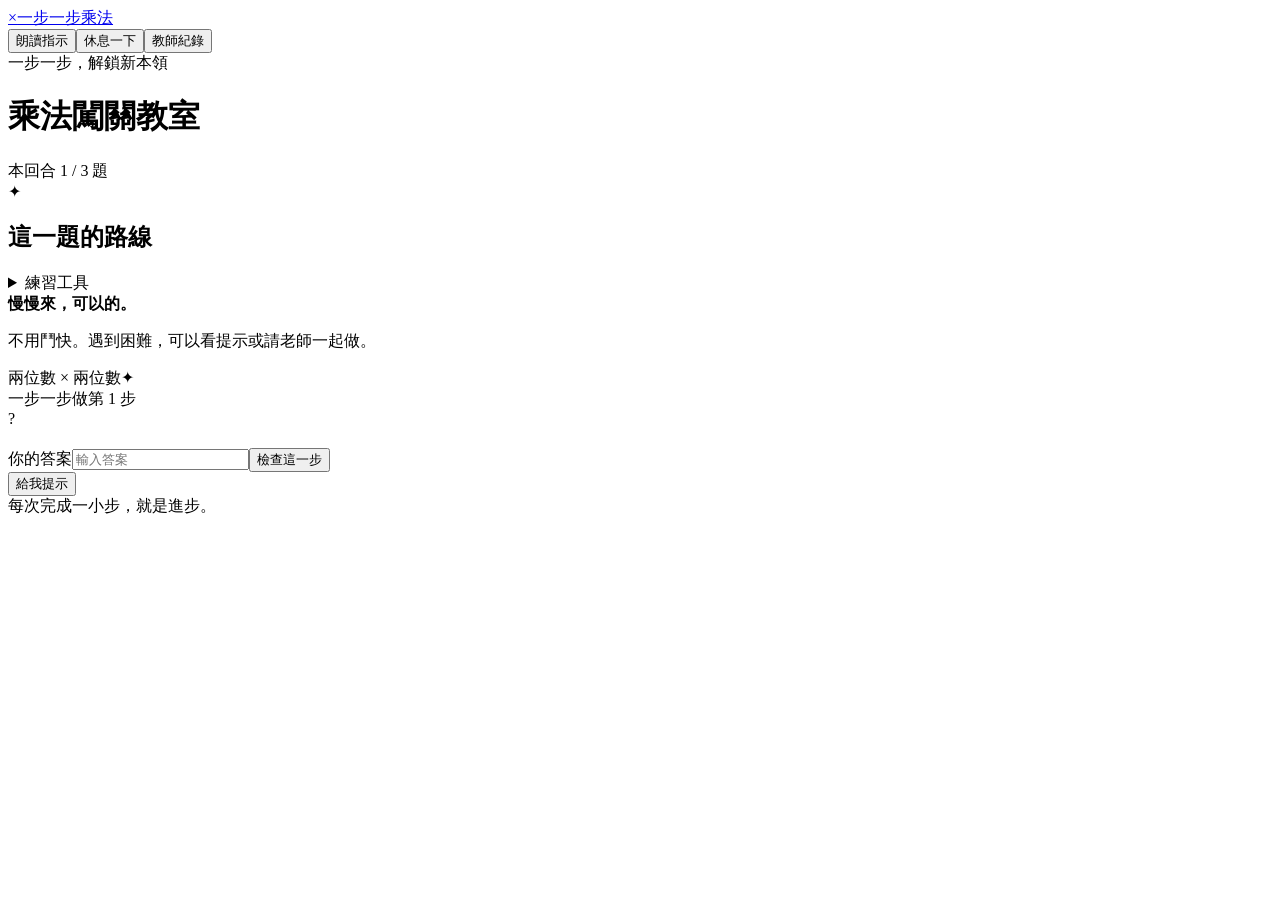
==== index.html @ 76a43753 "Add multiplication classroom" ====
<!doctype html>
<html lang="zh-Hant-HK"><head><meta charset="utf-8"><meta name="viewport" content="width=device-width,initial-scale=1"><meta name="description" content="用積木、位值和逐步直式學習兩位數乘法。"><title>一步一步乘法</title><link rel="stylesheet" href="style.css"><link rel="stylesheet" href="classroom.css"></head><body>
<header><a href="#" id="home" class="brand"><span class="brandmark">×</span>一步一步乘法</a><div class="header-actions"><button id="speak" class="quiet">朗讀指示</button><button id="pause" class="quiet">休息一下</button><button id="teacher" class="quiet">教師紀錄</button></div></header>
<main><div class="workspace-head"><div><div class="eyebrow">一步一步，解鎖新本領</div><h1>乘法闖關教室</h1></div><span class="session" id="session">本回合 1 / 3 題</span></div>
<div class="layout"><aside class="settings"><div class="route-heading"><span aria-hidden="true">✦</span><h2>這一題的路線</h2></div><ol id="levelPath" class="level-path" aria-label="計算次序"></ol><p id="unlockNote" class="unlock-note"></p><details class="learning-tools"><summary>練習工具</summary><label>練習方式</label><div class="modes" role="group" aria-label="練習方式"><button data-mode="blocks" class="mode">看積木示範<span>看清楚十和一</span></button><button data-mode="guided" class="mode selected" aria-pressed="true">一步一步做<span>每次只做一個任務</span></button><button data-mode="independent" class="mode">自己試一試<span>不顯示計算提示</span></button></div><label class="check"><input type="checkbox" id="tableToggle"> 顯示乘數表</label><div id="timesTable" hidden></div></details><div class="tip"><strong>慢慢來，可以的。</strong><p>不用鬥快。遇到困難，可以看提示或請老師一起做。</p></div></aside>
<section class="activity" aria-label="乘法練習"><div class="station-ribbon"><span id="stationHeading">兩位數 × 兩位數</span><span aria-hidden="true">✦</span></div><div class="activity-top"><span id="modeLabel" class="tag">一步一步做</span><span id="stepLabel">第 1 步</span></div><div id="problem" class="problem"></div><div class="progress" id="progress"></div><div class="task"><div class="task-icon" aria-hidden="true">?</div><div><h2 id="instruction"></h2><p id="explanation"></p></div></div><div class="work-area"><div id="visual"></div><div id="column"></div></div><form id="answerForm" autocomplete="off"><label class="sr" for="answer">你的答案</label><input id="answer" type="text" inputmode="numeric" pattern="[0-9]*" maxlength="5" aria-describedby="instruction feedback" placeholder="輸入答案"><button type="submit" id="check">檢查這一步</button></form><div id="feedback" role="status" aria-live="polite"></div><div class="bottom-actions"><button id="hint" class="quiet">給我提示</button><button id="next" hidden>下一題</button><button id="restart" class="quiet" hidden>再練一回合</button></div></section></div>
<footer>每次完成一小步，就是進步。</footer></main>
<dialog id="pauseDialog"><div class="dialog-icon">Ⅱ</div><h2>休息一下</h2><p>放鬆雙手，望一望遠處。<br>準備好時，就回來繼續。</p><button id="resume">繼續這一題</button></dialog>
<dialog id="teacherDialog"><div class="dialog-head"><h2>本機練習紀錄</h2><button id="closeTeacher" class="quiet">關閉</button></div><p>紀錄只保存在這個瀏覽器，不會跨裝置同步。積木示範另列，不算獨立掌握。</p><div id="stats"></div><div class="table-wrap"><table><thead><tr><th>題目</th><th>方式</th><th>結果</th><th>提示／錯誤</th></tr></thead><tbody id="records"></tbody></table></div><p class="teacher-note">教學建議：先看示範，再做有提示練習，最後用新題獨立作答；翌日配合紙筆再檢查。</p><button id="clear" class="quiet">清除紀錄及計算次序</button><p id="clearNote" role="status"></p></dialog>
<dialog id="successDialog" aria-labelledby="successTitle" aria-describedby="successDetail"><div class="success-emblem" aria-hidden="true">★</div><span class="success-kicker">這一步，你做到了！</span><h2 id="successTitle"></h2><p id="successDetail"></p><button id="successContinue">繼續下一步</button></dialog>
<script src="app.js"></script></body></html>
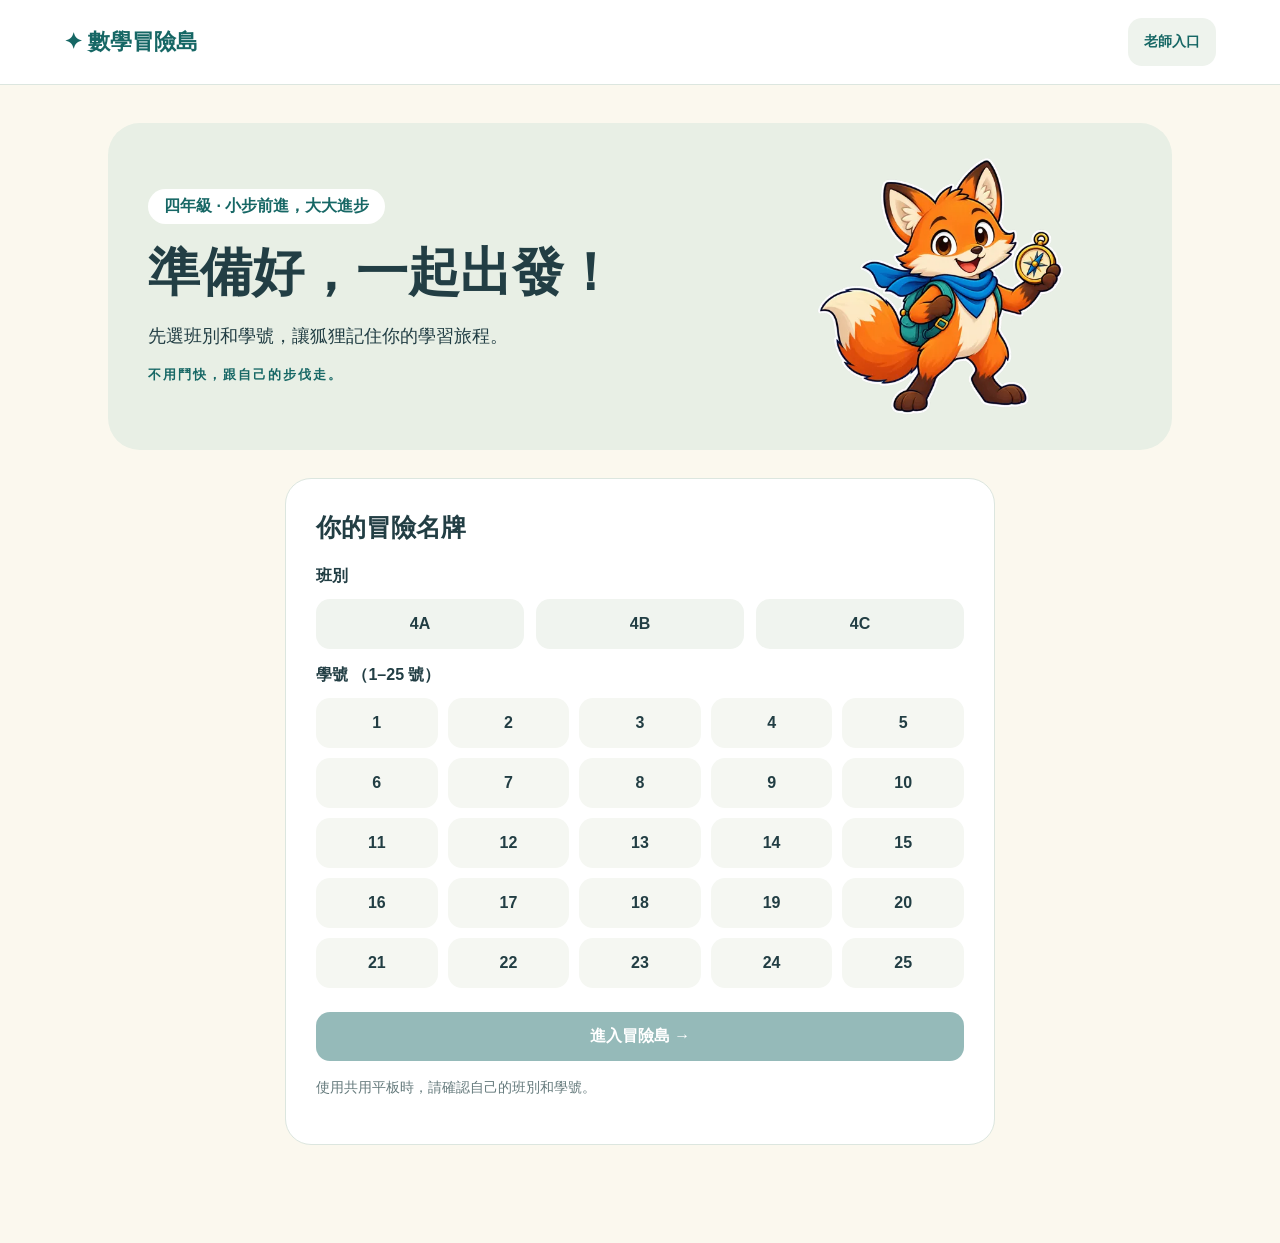
==== commit 91832fed: "Build math adventure hub with four learning modules and shared teacher progress" ====
--- a/index.html
+++ b/index.html
@@ -1,11 +1 @@
-<!doctype html>
-<html lang="zh-Hant-HK"><head><meta charset="utf-8"><meta name="viewport" content="width=device-width,initial-scale=1"><meta name="description" content="用積木、位值和逐步直式學習兩位數乘法。"><title>一步一步乘法</title><link rel="stylesheet" href="style.css"><link rel="stylesheet" href="classroom.css"></head><body>
-<header><a href="#" id="home" class="brand"><span class="brandmark">×</span>一步一步乘法</a><div class="header-actions"><button id="speak" class="quiet">朗讀指示</button><button id="pause" class="quiet">休息一下</button><button id="teacher" class="quiet">教師紀錄</button></div></header>
-<main><div class="workspace-head"><div><div class="eyebrow">一步一步，解鎖新本領</div><h1>乘法闖關教室</h1></div><span class="session" id="session">本回合 1 / 3 題</span></div>
-<div class="layout"><aside class="settings"><div class="route-heading"><span aria-hidden="true">✦</span><h2>這一題的路線</h2></div><ol id="levelPath" class="level-path" aria-label="計算次序"></ol><p id="unlockNote" class="unlock-note"></p><details class="learning-tools"><summary>練習工具</summary><label>練習方式</label><div class="modes" role="group" aria-label="練習方式"><button data-mode="blocks" class="mode">看積木示範<span>看清楚十和一</span></button><button data-mode="guided" class="mode selected" aria-pressed="true">一步一步做<span>每次只做一個任務</span></button><button data-mode="independent" class="mode">自己試一試<span>不顯示計算提示</span></button></div><label class="check"><input type="checkbox" id="tableToggle"> 顯示乘數表</label><div id="timesTable" hidden></div></details><div class="tip"><strong>慢慢來，可以的。</strong><p>不用鬥快。遇到困難，可以看提示或請老師一起做。</p></div></aside>
-<section class="activity" aria-label="乘法練習"><div class="station-ribbon"><span id="stationHeading">兩位數 × 兩位數</span><span aria-hidden="true">✦</span></div><div class="activity-top"><span id="modeLabel" class="tag">一步一步做</span><span id="stepLabel">第 1 步</span></div><div id="problem" class="problem"></div><div class="progress" id="progress"></div><div class="task"><div class="task-icon" aria-hidden="true">?</div><div><h2 id="instruction"></h2><p id="explanation"></p></div></div><div class="work-area"><div id="visual"></div><div id="column"></div></div><form id="answerForm" autocomplete="off"><label class="sr" for="answer">你的答案</label><input id="answer" type="text" inputmode="numeric" pattern="[0-9]*" maxlength="5" aria-describedby="instruction feedback" placeholder="輸入答案"><button type="submit" id="check">檢查這一步</button></form><div id="feedback" role="status" aria-live="polite"></div><div class="bottom-actions"><button id="hint" class="quiet">給我提示</button><button id="next" hidden>下一題</button><button id="restart" class="quiet" hidden>再練一回合</button></div></section></div>
-<footer>每次完成一小步，就是進步。</footer></main>
-<dialog id="pauseDialog"><div class="dialog-icon">Ⅱ</div><h2>休息一下</h2><p>放鬆雙手，望一望遠處。<br>準備好時，就回來繼續。</p><button id="resume">繼續這一題</button></dialog>
-<dialog id="teacherDialog"><div class="dialog-head"><h2>本機練習紀錄</h2><button id="closeTeacher" class="quiet">關閉</button></div><p>紀錄只保存在這個瀏覽器，不會跨裝置同步。積木示範另列，不算獨立掌握。</p><div id="stats"></div><div class="table-wrap"><table><thead><tr><th>題目</th><th>方式</th><th>結果</th><th>提示／錯誤</th></tr></thead><tbody id="records"></tbody></table></div><p class="teacher-note">教學建議：先看示範，再做有提示練習，最後用新題獨立作答；翌日配合紙筆再檢查。</p><button id="clear" class="quiet">清除紀錄及計算次序</button><p id="clearNote" role="status"></p></dialog>
-<dialog id="successDialog" aria-labelledby="successTitle" aria-describedby="successDetail"><div class="success-emblem" aria-hidden="true">★</div><span class="success-kicker">這一步，你做到了！</span><h2 id="successTitle"></h2><p id="successDetail"></p><button id="successContinue">繼續下一步</button></dialog>
-<script src="app.js"></script></body></html>
+<!doctype html><html lang="zh-Hant-HK"><head><meta charset="utf-8"><meta name="viewport" content="width=device-width,initial-scale=1"><meta name="description" content="四年級數學冒險島：逐步乘除法、數粒示範與白板練習。"><title>數學冒險島</title><link rel="icon" href="data:image/svg+xml,%3Csvg xmlns='http://www.w3.org/2000/svg' viewBox='0 0 40 40'%3E%3Crect width='40' height='40' rx='12' fill='%23166765'/%3E%3Ctext x='7' y='29' font-size='29' fill='white'%3E✦%3C/text%3E%3C/svg%3E"><link rel="stylesheet" href="island.css"></head><body><header><button class="brand" id="home">✦ 數學冒險島</button><div class="header-actions"><span id="identity"></span><button id="switch" hidden>換同學</button><button id="admin">老師入口</button></div></header><main id="main"></main><section id="module" hidden><div class="modulebar"><button id="back">← 回冒險島</button><strong id="moduleTitle"></strong><span id="sync" role="status"></span></div><iframe id="frame" title="學習活動"></iframe><div id="activity"></div></section><dialog id="praise" aria-labelledby="praiseTitle"><img src="fox.webp" alt="冒險狐狸為你打氣"><p class="eyebrow">又前進了一步</p><h2 id="praiseTitle">你做到了！</h2><p id="praiseDetail">慢慢來，每一步都是進步。</p><button id="continue">我準備好了</button></dialog><dialog id="teacherLogin"><form id="loginForm"><p class="eyebrow">教師專用</p><h2>查看全班的學習旅程</h2><label for="password">管理員密碼</label><input id="password" type="password" autocomplete="current-password" required><p id="loginError" role="alert"></p><div class="buttons"><button>登入</button><button type="button" id="closeLogin" class="light">取消</button></div></form></dialog><script src="client.js"></script><script src="math.js"></script><script src="island.js"></script></body></html>
--- a/island.css
+++ b/island.css
@@ -0,0 +1,2 @@
+:root{--ink:#223e44;--teal:#166765;--cream:#fbf8ee;--line:#dce6df;--orange:#edab51}*{box-sizing:border-box}body{margin:0;font-family:Arial,'Noto Sans TC','Microsoft JhengHei',sans-serif;background:var(--cream);color:var(--ink)}button,input,select{font:inherit}button{cursor:pointer;border:0;background:var(--teal);color:white;border-radius:14px;padding:14px 23px;font-weight:700;min-height:48px}button:disabled{opacity:.45;cursor:default}button:hover:enabled{filter:brightness(1.07)}button:focus-visible,input:focus-visible,select:focus-visible{outline:4px solid #edab51;outline-offset:3px}header{display:flex;align-items:center;justify-content:space-between;padding:18px 5vw;background:#fff;border-bottom:1px solid var(--line);gap:16px}.brand{background:none;color:var(--teal);font-size:22px;padding:0}.header-actions{display:flex;gap:12px;align-items:center}.header-actions button{background:#eef3ed;color:var(--teal);font-size:14px;padding:8px 16px}main{max-width:1120px;margin:auto;padding:38px 28px 70px}.eyebrow{font-size:13px;letter-spacing:2px;font-weight:800;color:var(--teal)}h1{font-size:clamp(32px,5vw,52px);line-height:1.35;margin:13px 0}h2{font-size:25px;line-height:1.45}p{line-height:1.8}.hero{display:grid;grid-template-columns:1.5fr 1fr;gap:25px;align-items:center;padding:32px 40px;background:#e8efe5;border-radius:32px;position:relative;overflow:hidden}.hero img{width:100%;max-width:280px;justify-self:center}.hero p{font-size:18px;margin:12px 0}.hero .badge{display:inline-block;background:white;border-radius:20px;padding:7px 16px;color:var(--teal);font-weight:bold}.picker{max-width:710px;margin:28px auto;background:#fff;padding:30px;border:1px solid var(--line);border-radius:26px}.picker h2{margin-top:0}label{display:block;font-weight:bold;margin:16px 0 12px}.classes{display:flex;gap:12px}.classes button{flex:1;background:#f0f4ef;color:var(--ink);border:2px solid transparent}.numbers{display:grid;grid-template-columns:repeat(5,1fr);gap:10px}.numbers button{background:#f5f7f2;color:var(--ink);border:2px solid transparent}.classes .selected,.numbers .selected{background:#e2efe7;border-color:var(--teal);color:var(--teal)}.wide{width:100%;margin-top:24px}.maps{display:grid;grid-template-columns:repeat(2,1fr);gap:20px;margin-top:28px}.map{background:white;border:1px solid var(--line);border-radius:26px;overflow:hidden;text-align:left;padding:25px;display:flex;flex-direction:column;gap:8px;color:var(--ink);min-height:260px;position:relative}.map .icon{font-size:33px;width:66px;height:66px;border-radius:20px;background:#eaf2df;display:grid;place-items:center}.map:nth-child(2) .icon{background:#ffead4}.map:nth-child(3) .icon{background:#e2eef9}.map:nth-child(4) .icon{background:#f3e6f0}.map h2{margin:4px 0;font-size:24px}.map p{margin:0;color:#5c7275;font-weight:400;font-size:16px}.map small{font-weight:400;color:var(--teal);margin-top:auto}.map .arrow{position:absolute;top:32px;right:30px;color:var(--teal);font-size:28px}.note{font-size:14px;color:#657a7c}.modulebar{padding:15px 5vw;display:flex;gap:20px;align-items:center;background:#fff;flex-wrap:wrap}.modulebar button{background:#eef3ed;color:var(--teal)}#sync{font-size:13px;margin-left:auto;color:var(--teal)}iframe{width:100%;height:calc(100vh - 140px);border:0;background:white;min-height:750px}#activity{max-width:1060px;padding:28px;margin:auto}.lesson{display:grid;grid-template-columns:1.4fr 1fr;gap:24px;margin:24px 0}.panel{background:white;border:1px solid var(--line);border-radius:24px;padding:26px}.math{font-size:36px;font-weight:bold;letter-spacing:2px;margin:12px 0}.task{font-size:24px;margin:18px 0}.feedback{min-height:35px;color:#8b422f;line-height:1.6}.buttons{display:flex;gap:12px;flex-wrap:wrap}.light{background:#eaf1ec;color:var(--teal)}input{border:2px solid #a9beb8;border-radius:12px;padding:13px;max-width:100%;font-size:23px;width:160px}select{padding:10px;border:1px solid var(--line);border-radius:10px;background:white}.answer-row{display:flex;gap:12px;align-items:center;flex-wrap:wrap}.answer-row label{margin:8px 0}.places{display:grid;grid-template-columns:repeat(3,1fr);gap:12px}.place{padding:12px;background:#f4f7f0;border-radius:15px;text-align:center}.place b{display:block;margin-bottom:12px}.beads{display:flex;gap:8px;flex-wrap:wrap;justify-content:center}.unit{display:inline-block;width:17px;height:17px;border:2px solid #155e73;border-radius:5px;background:#68bdd2;margin:3px}.rod{display:inline-flex;gap:3px;padding:4px;border:1px solid #b78124;background:#fbedd4;border-radius:5px;margin:3px}.rod i{display:block;width:7px;height:12px;border:1px solid #b78124;background:#f1c264}.hundred{display:inline-block;padding:8px 10px;background:#d8e7ca;border:2px solid #7c9b64;border-radius:8px;font-weight:bold;margin:3px}.groups{display:grid;grid-template-columns:repeat(3,1fr);gap:12px}.group{border:2px solid #b2c9b4;padding:10px;border-radius:16px;text-align:center;background:#f5f9f2}.group strong{display:block;font-size:13px;margin-bottom:8px}.longdivision{font-size:28px;font-family:monospace;display:grid;grid-template-columns:70px 1fr;gap:10px;max-width:250px;margin:20px auto}.dividend{border-top:3px solid var(--teal);border-left:3px solid var(--teal);padding:8px 14px}.divisionrow{grid-column:2;text-align:right;padding:6px 14px}.subtract{border-bottom:2px solid #91a8a4}.trail{display:flex;gap:6px;margin:15px 0}.trail span{height:9px;flex:1;background:#e5eee5;border-radius:10px}.trail .done{background:var(--teal)}canvas{display:block;width:100%;height:330px;border:1px solid var(--line);border-radius:14px;touch-action:none;background:#fff;background-image:linear-gradient(#ecf0eb 1px,transparent 1px),linear-gradient(90deg,#ecf0eb 1px,transparent 1px);background-size:28px 28px}.board-head{display:flex;justify-content:space-between;align-items:center;margin-bottom:15px}.board-head button{font-size:14px;padding:8px 14px}dialog{border:0;border-radius:26px;max-width:500px;width:calc(100% - 32px);padding:32px;box-shadow:0 24px 100px #193b4050}dialog::backdrop{background:#173e426b}#praise{text-align:center}#praise img{width:160px;height:160px;object-fit:contain}#praise h2{font-size:30px;margin:12px 0}#praise button{width:100%}#teacherLogin input{width:100%;font-size:19px}table{border-collapse:collapse;width:100%;font-size:14px}th,td{border-bottom:1px solid var(--line);padding:14px 10px;text-align:left;white-space:nowrap}th{background:#ecf3ed}.table-wrap{overflow:auto;background:white;border:1px solid var(--line);border-radius:18px;margin-top:24px}.summary{display:flex;gap:18px;margin:22px 0}.summary div{flex:1;background:white;border-radius:18px;padding:20px}.summary strong{display:block;font-size:30px}.filter{display:flex;align-items:center;gap:12px;flex-wrap:wrap}.saved{color:var(--teal)}[hidden]{display:none!important}@media(max-width:720px){header{padding:14px 18px;flex-wrap:wrap}.brand{font-size:20px}.header-actions{font-size:13px;gap:6px}main{padding:24px 18px}.hero{padding:25px;grid-template-columns:1fr}.hero img{max-width:170px;grid-row:1}.maps,.lesson{grid-template-columns:1fr}.map{min-height:225px}.picker{padding:22px}.numbers{gap:7px}.numbers button{padding:9px}.places{gap:6px}.place{padding:8px}.groups{grid-template-columns:repeat(2,1fr)}#activity{padding:18px}.panel{padding:20px}.summary{gap:8px}.summary div{padding:12px}.modulebar{padding:12px 18px;gap:10px}#sync{width:100%;margin:0}}
+@media(prefers-reduced-motion:reduce){*{scroll-behavior:auto}}
